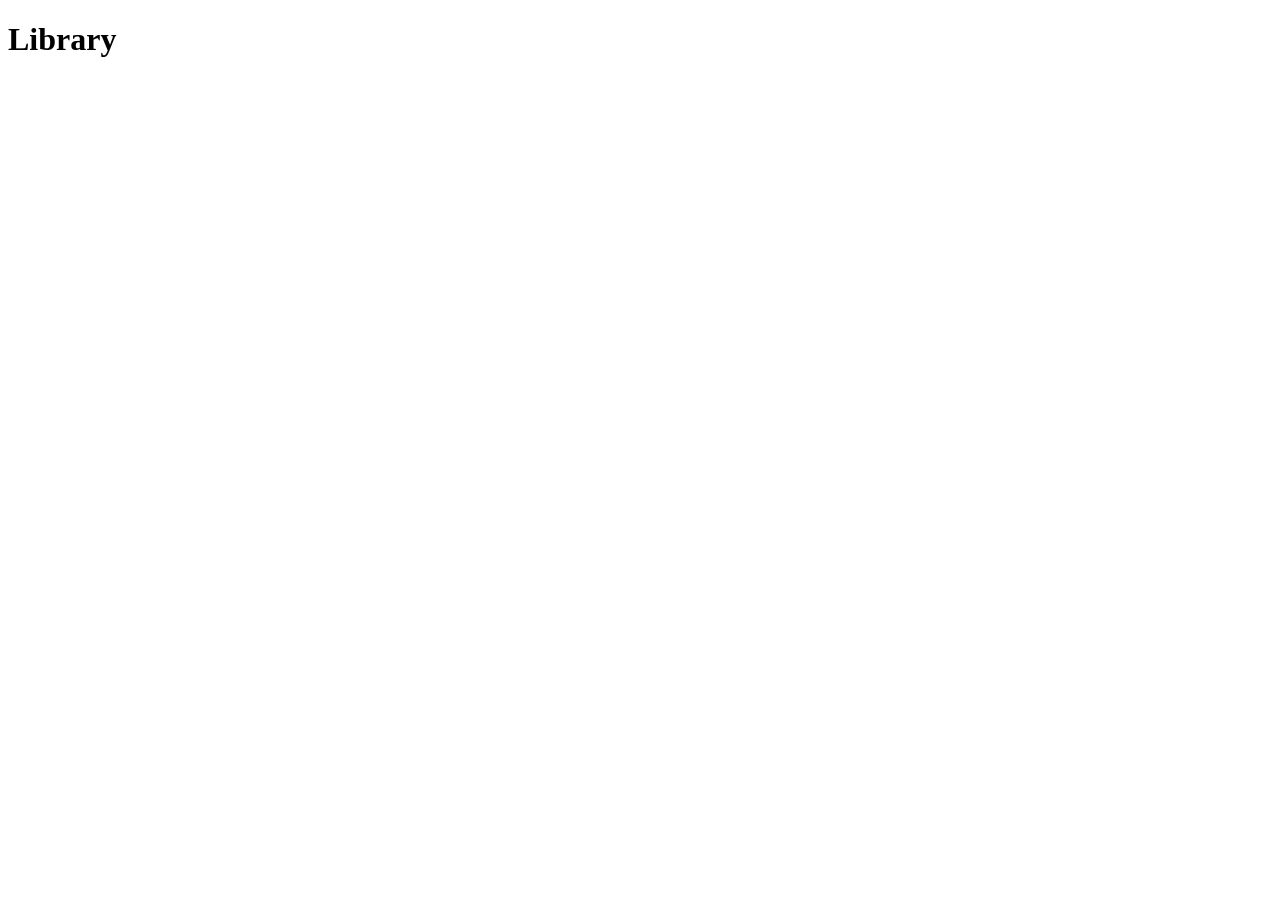
==== frontend/library.html @ f3234448 "feat: migrate Streamlit app to SUNIKFLOW FastAPI web platform Co-authored-by: Darckoia <326272291+Da" ====
<!doctype html><html lang="es"><head><meta charset="UTF-8"><meta name="viewport" content="width=device-width, initial-scale=1"><title>Library</title><link rel="stylesheet" href="/css/base.css"></head><body><main><h1>Library</h1><ul id="tracks"></ul></main><script src="/js/pages/library.js"></script></body></html>
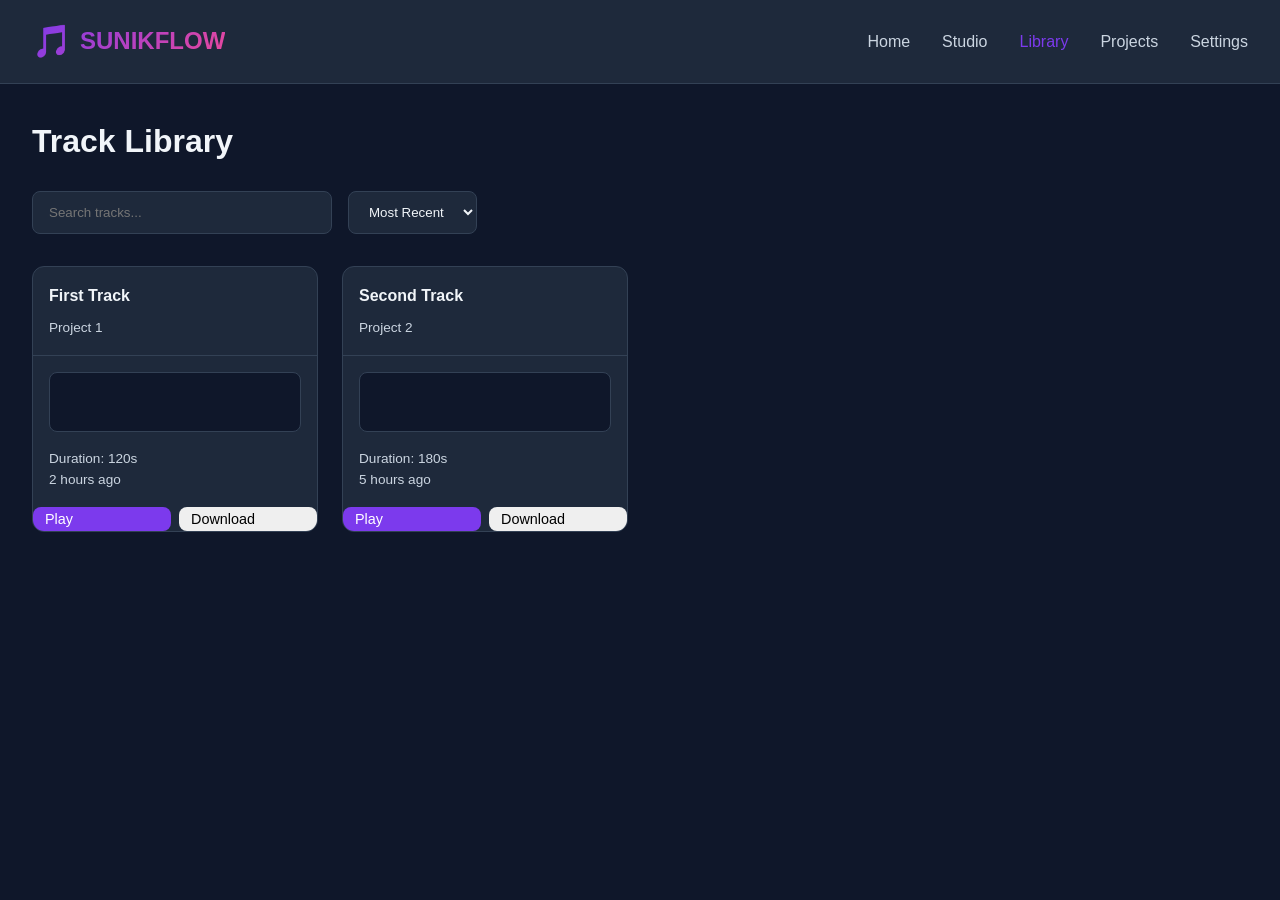
==== commit 9a24f52a: "Create complete frontend interface - HTML, CSS, and JavaScript" ====
--- a/frontend/library.html
+++ b/frontend/library.html
@@ -1 +1,55 @@
-<!doctype html><html lang="es"><head><meta charset="UTF-8"><meta name="viewport" content="width=device-width, initial-scale=1"><title>Library</title><link rel="stylesheet" href="/css/base.css"></head><body><main><h1>Library</h1><ul id="tracks"></ul></main><script src="/js/pages/library.js"></script></body></html>
+<!DOCTYPE html>
+<html lang="es">
+<head>
+    <meta charset="UTF-8">
+    <meta name="viewport" content="width=device-width, initial-scale=1.0">
+    <title>Library - SUNIKFLOW</title>
+    <link rel="stylesheet" href="css/style.css">
+    <link rel="stylesheet" href="css/library.css">
+</head>
+<body>
+    <nav class="navbar">
+        <div class="navbar-container">
+            <div class="logo">
+                <span class="logo-icon">🎵</span>
+                <span class="logo-text">SUNIKFLOW</span>
+            </div>
+            <ul class="nav-links">
+                <li><a href="index.html">Home</a></li>
+                <li><a href="studio.html">Studio</a></li>
+                <li><a href="library.html" class="active">Library</a></li>
+                <li><a href="projects.html">Projects</a></li>
+                <li><a href="settings.html">Settings</a></li>
+            </ul>
+        </div>
+    </nav>
+
+    <main class="library-container">
+        <div class="library-header">
+            <h1>Track Library</h1>
+            <div class="library-controls">
+                <input type="text" placeholder="Search tracks..." class="input-text" id="searchInput">
+                <select class="input-text" id="sortBy">
+                    <option value="recent">Most Recent</option>
+                    <option value="name">Name</option>
+                    <option value="duration">Duration</option>
+                </select>
+            </div>
+        </div>
+
+        <div class="library-content">
+            <div class="tracks-grid" id="tracksGrid">
+                <!-- Track cards will be generated here -->
+            </div>
+        </div>
+
+        <div class="empty-state" id="emptyState" style="display: none;">
+            <p>No tracks found</p>
+            <p class="text-muted">Create your first audio track in the Studio</p>
+            <a href="studio.html" class="btn btn-primary">Go to Studio</a>
+        </div>
+    </main>
+
+    <script src="js/library.js"></script>
+</body>
+</html>
--- a/frontend/css/style.css
+++ b/frontend/css/style.css
@@ -0,0 +1,279 @@
+:root {
+    --primary: #7C3AED;
+    --secondary: #06B6D4;
+    --accent: #EC4899;
+    --bg-dark: #0F172A;
+    --bg-surface: #1E293B;
+    --bg-hover: #334155;
+    --text-primary: #F1F5F9;
+    --text-secondary: #CBD5E1;
+    --border: #334155;
+    --success: #10B981;
+    --warning: #F59E0B;
+    --error: #EF4444;
+}
+
+* {
+    margin: 0;
+    padding: 0;
+    box-sizing: border-box;
+}
+
+body {
+    font-family: 'Inter', -apple-system, BlinkMacSystemFont, 'Segoe UI', sans-serif;
+    background-color: var(--bg-dark);
+    color: var(--text-primary);
+    line-height: 1.6;
+}
+
+/* Navbar */
+.navbar {
+    background-color: var(--bg-surface);
+    border-bottom: 1px solid var(--border);
+    position: sticky;
+    top: 0;
+    z-index: 100;
+}
+
+.navbar-container {
+    max-width: 1400px;
+    margin: 0 auto;
+    padding: 1rem 2rem;
+    display: flex;
+    justify-content: space-between;
+    align-items: center;
+}
+
+.logo {
+    display: flex;
+    align-items: center;
+    gap: 0.5rem;
+    font-size: 1.5rem;
+    font-weight: bold;
+    background: linear-gradient(135deg, var(--primary), var(--accent));
+    -webkit-background-clip: text;
+    -webkit-text-fill-color: transparent;
+    background-clip: text;
+}
+
+.logo-icon {
+    font-size: 2rem;
+}
+
+.nav-links {
+    display: flex;
+    list-style: none;
+    gap: 2rem;
+}
+
+.nav-links a {
+    color: var(--text-secondary);
+    text-decoration: none;
+    transition: color 0.3s;
+}
+
+.nav-links a:hover,
+.nav-links a.active {
+    color: var(--primary);
+}
+
+.nav-user {
+    display: flex;
+    align-items: center;
+    gap: 1rem;
+}
+
+/* Buttons */
+.btn {
+    padding: 0.5rem 1.5rem;
+    border: none;
+    border-radius: 0.5rem;
+    cursor: pointer;
+    font-family: inherit;
+    font-weight: 500;
+    transition: all 0.3s;
+    display: inline-flex;
+    align-items: center;
+    gap: 0.5rem;
+}
+
+.btn-primary {
+    background-color: var(--primary);
+    color: white;
+}
+
+.btn-primary:hover {
+    background-color: #6D28D9;
+    transform: translateY(-2px);
+}
+
+.btn-secondary {
+    background-color: transparent;
+    color: var(--primary);
+    border: 2px solid var(--primary);
+}
+
+.btn-secondary:hover {
+    background-color: var(--primary);
+    color: white;
+}
+
+.btn-success {
+    background-color: var(--success);
+    color: white;
+}
+
+.btn-success:hover {
+    background-color: #059669;
+}
+
+.btn-large {
+    padding: 1rem 2rem;
+    font-size: 1.1rem;
+}
+
+.btn-small {
+    padding: 0.25rem 0.75rem;
+    font-size: 0.9rem;
+}
+
+.btn-icon {
+    width: 2.5rem;
+    height: 2.5rem;
+    padding: 0;
+    justify-content: center;
+    background-color: var(--primary);
+    color: white;
+}
+
+.btn-icon:hover {
+    background-color: #6D28D9;
+}
+
+/* Forms */
+.input-text {
+    padding: 0.75rem 1rem;
+    border: 1px solid var(--border);
+    border-radius: 0.5rem;
+    background-color: var(--bg-surface);
+    color: var(--text-primary);
+    font-family: inherit;
+    transition: border-color 0.3s;
+}
+
+.input-text:focus {
+    outline: none;
+    border-color: var(--primary);
+    box-shadow: 0 0 0 3px rgba(124, 58, 237, 0.1);
+}
+
+.slider {
+    width: 100%;
+    height: 6px;
+    border-radius: 3px;
+    background: linear-gradient(to right, var(--bg-hover), var(--primary));
+    outline: none;
+    -webkit-appearance: none;
+}
+
+.slider::-webkit-slider-thumb {
+    -webkit-appearance: none;
+    appearance: none;
+    width: 16px;
+    height: 16px;
+    border-radius: 50%;
+    background: var(--primary);
+    cursor: pointer;
+}
+
+.slider::-moz-range-thumb {
+    width: 16px;
+    height: 16px;
+    border-radius: 50%;
+    background: var(--primary);
+    cursor: pointer;
+    border: none;
+}
+
+/* Footer */
+.footer {
+    background-color: var(--bg-surface);
+    border-top: 1px solid var(--border);
+    margin-top: 4rem;
+    padding: 3rem 2rem 1rem;
+}
+
+.footer-content {
+    max-width: 1400px;
+    margin: 0 auto;
+    display: grid;
+    grid-template-columns: repeat(auto-fit, minmax(250px, 1fr));
+    gap: 2rem;
+    margin-bottom: 2rem;
+}
+
+.footer-section h4 {
+    margin-bottom: 1rem;
+    color: var(--primary);
+}
+
+.footer-section ul {
+    list-style: none;
+}
+
+.footer-section ul li {
+    margin-bottom: 0.5rem;
+}
+
+.footer-section a {
+    color: var(--text-secondary);
+    text-decoration: none;
+    transition: color 0.3s;
+}
+
+.footer-section a:hover {
+    color: var(--primary);
+}
+
+.footer-bottom {
+    text-align: center;
+    padding-top: 2rem;
+    border-top: 1px solid var(--border);
+    color: var(--text-secondary);
+}
+
+/* Utilities */
+.text-muted {
+    color: var(--text-secondary);
+}
+
+.control-group {
+    margin-bottom: 1.5rem;
+}
+
+.control-group label {
+    display: block;
+    margin-bottom: 0.5rem;
+    font-weight: 500;
+}
+
+.form-group {
+    margin-bottom: 1.5rem;
+}
+
+.form-group label {
+    display: block;
+    margin-bottom: 0.5rem;
+    font-weight: 500;
+}
+
+.checkbox {
+    display: flex;
+    align-items: center;
+    gap: 0.5rem;
+    cursor: pointer;
+}
+
+.checkbox input {
+    cursor: pointer;
+}
--- a/frontend/css/library.css
+++ b/frontend/css/library.css
@@ -0,0 +1,114 @@
+/* Library Page Styles */
+
+.library-container {
+    max-width: 1400px;
+    margin: 0 auto;
+    padding: 2rem;
+}
+
+.library-header {
+    margin-bottom: 2rem;
+}
+
+.library-header h1 {
+    font-size: 2rem;
+    margin-bottom: 1.5rem;
+}
+
+.library-controls {
+    display: flex;
+    gap: 1rem;
+}
+
+.library-controls input {
+    flex: 1;
+    max-width: 300px;
+}
+
+.tracks-grid {
+    display: grid;
+    grid-template-columns: repeat(auto-fill, minmax(250px, 1fr));
+    gap: 1.5rem;
+}
+
+.track-card {
+    background-color: var(--bg-surface);
+    border: 1px solid var(--border);
+    border-radius: 0.75rem;
+    overflow: hidden;
+    transition: all 0.3s;
+    display: flex;
+    flex-direction: column;
+}
+
+.track-card:hover {
+    border-color: var(--primary);
+    transform: translateY(-5px);
+    box-shadow: 0 10px 30px rgba(124, 58, 237, 0.1);
+}
+
+.track-card-header {
+    padding: 1rem;
+    background-color: linear-gradient(135deg, rgba(124, 58, 237, 0.1), rgba(236, 72, 153, 0.1));
+    border-bottom: 1px solid var(--border);
+}
+
+.track-card-title {
+    font-weight: 600;
+    margin-bottom: 0.5rem;
+}
+
+.track-card-meta {
+    font-size: 0.85rem;
+    color: var(--text-secondary);
+}
+
+.track-card-body {
+    padding: 1rem;
+    flex: 1;
+    display: flex;
+    flex-direction: column;
+}
+
+.track-waveform {
+    width: 100%;
+    height: 60px;
+    background-color: var(--bg-dark);
+    border-radius: 0.5rem;
+    margin-bottom: 1rem;
+    border: 1px solid var(--border);
+}
+
+.track-card-actions {
+    display: flex;
+    gap: 0.5rem;
+    margin-top: auto;
+}
+
+.track-card-actions .btn {
+    flex: 1;
+}
+
+.empty-state {
+    text-align: center;
+    padding: 4rem 2rem;
+    color: var(--text-secondary);
+}
+
+.empty-state p {
+    margin-bottom: 0.5rem;
+}
+
+@media (max-width: 768px) {
+    .library-controls {
+        flex-direction: column;
+    }
+
+    .library-controls input {
+        max-width: none;
+    }
+
+    .tracks-grid {
+        grid-template-columns: 1fr;
+    }
+}
